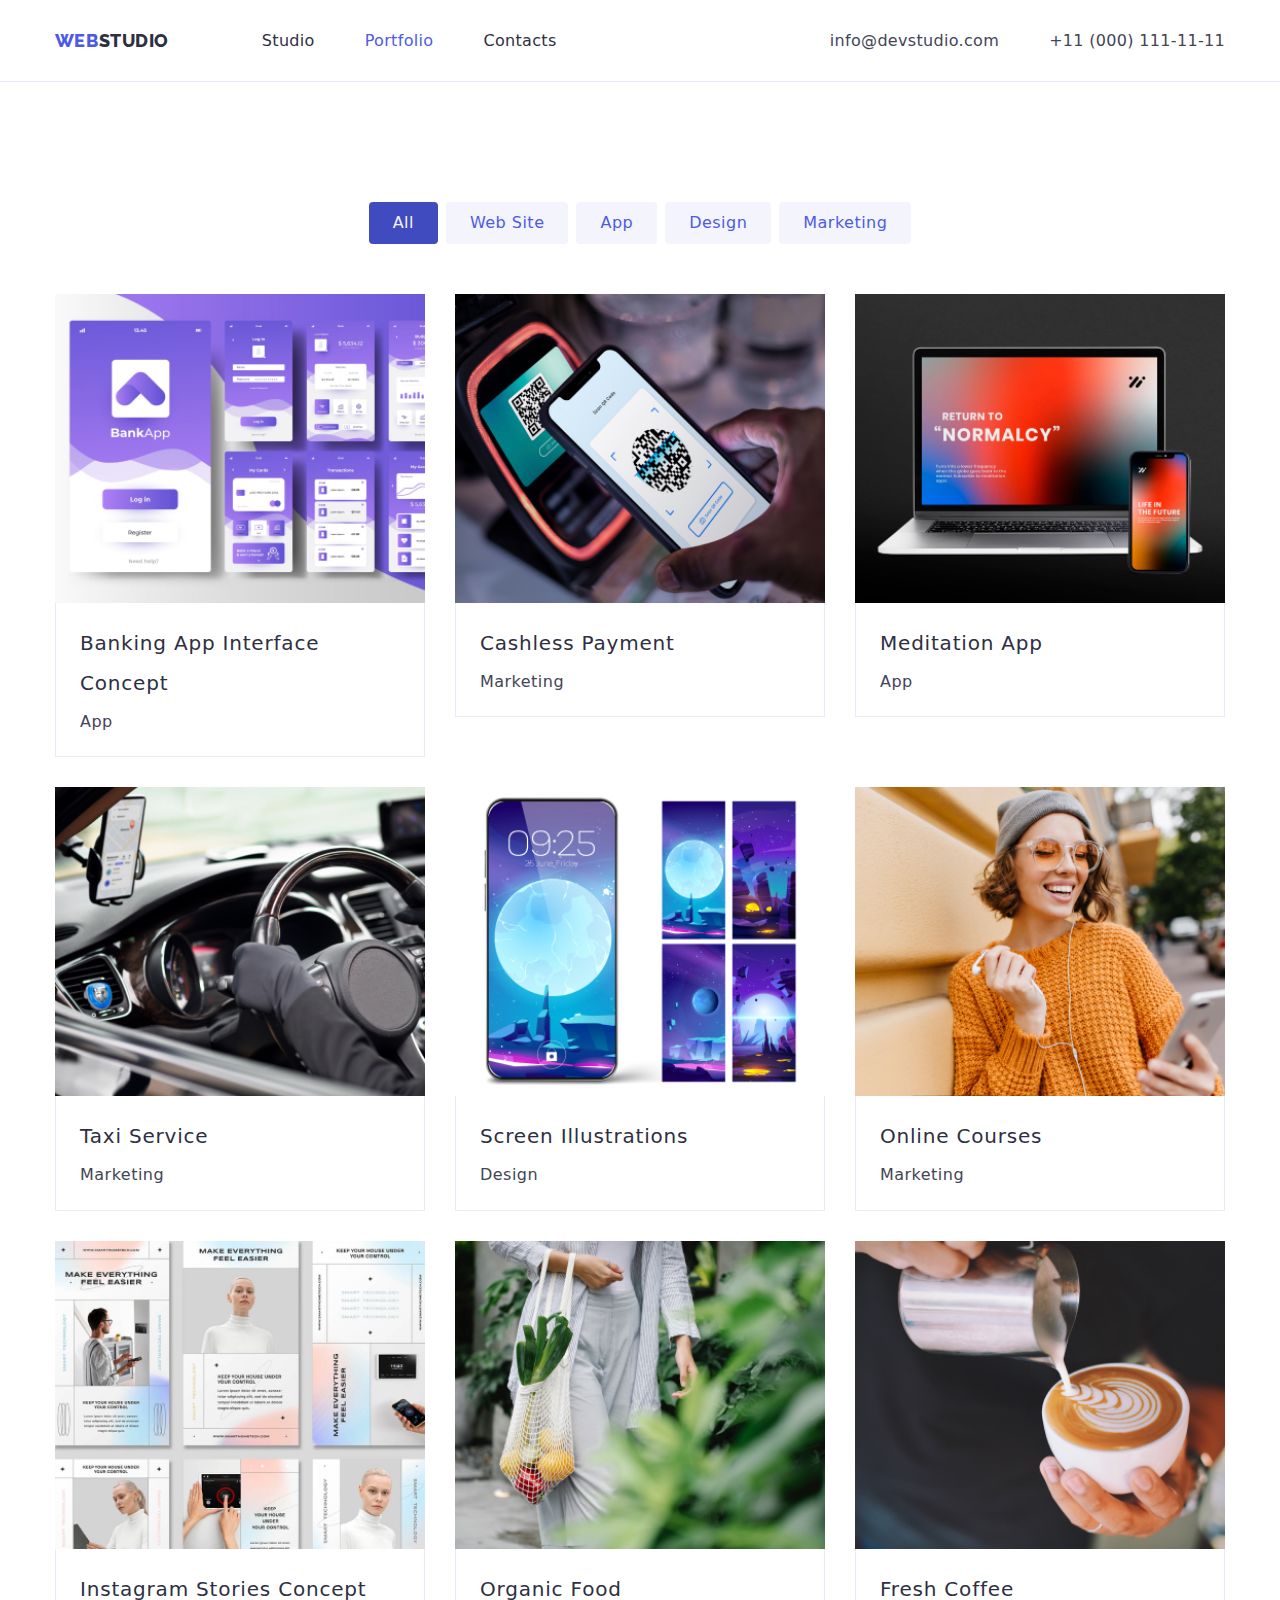
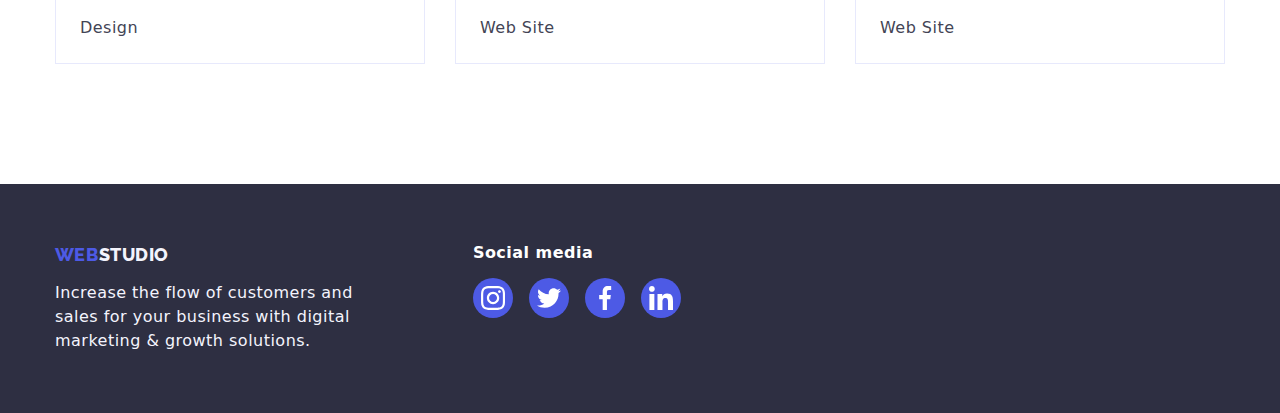
==== portfolio.html @ d4bb845c "hw5" ====
<!DOCTYPE html>
<html lang="en">
  <head>
    <title>Portfolio</title>
    <meta charset="UTF-8" />
    <meta http-equiv="X-UA-Compatible" content="IE=edge" />
    <meta name="viewport" content="width=device-width, initial-scale=1.0" />

    <link rel="stylesheet" href="./css/style.css" />
    <link rel="preconnect" href="https://fonts.googleapis.com" />
    <link rel="preconnect" href="https://fonts.gstatic.com" crossorigin />
    <link
      href="https://fonts.googleapis.com/css2?family=Raleway:wght@800&family=Roboto:wght@400;500;700;900&display=swap"
      rel="stylesheet"
    />
    <link
      rel="stylesheet"
      href="https://cdnjs.cloudflare.com/ajax/libs/modern-normalize/2.0.0/modern-normalize.min.css"
    />
  </head>
  <body>
    <header class="page-header">
      <div class="container menu">
        <nav class="navigation">
          <a href="./index.html" class="logo-link">
            <span class="logo">WEB</span>
            <span class="studio">STUDIO</span>
          </a>

          <ul class="nav-menu list">
            <li class="item">
              <a href="./index.html" class="page link">Studio</a>
            </li>
            <li class="item">
              <a href="./portfolio.html" class="page current link">Portfolio</a>
            </li>
            <li class="item">
              <a href="#contacts" class="page link">Contacts</a>
            </li>
          </ul>
        </nav>

        <ul class="contacts-menu list">
          <li class="item">
            <a href="mailto:info@devstudio.com" class="contact link">
              info@devstudio.com</a
            >
          </li>
          <li class="item">
            <a href="tel:+110001111111" class="contact link"
              >+11 (000) 111-11-11</a
            >
          </li>
        </ul>
      </div>
    </header>

    <!-- ============ THis is a button section =============== -->
    <main>
      <section class="section">
        <div class="container">
          <ul class="filters list">
            <li class="space">
              <button type="button" class="button filter current">All</button>
            </li>
            <li class="space">
              <button type="button" class="button filter">Web Site</button>
            </li>
            <li class="space">
              <button type="button" class="button filter">App</button>
            </li>
            <li class="space">
              <button type="button" class="button filter">Design</button>
            </li>
            <li class="space">
              <button type="button" class="button filter">Marketing</button>
            </li>
          </ul>

          <!--=========== This is a card section ============-->
          <!-- ------row 1------- -->
          <ul class="projects list">
            <li class="project-card">
              <a href="" class="project link">
                <img
                  class="image"
                  src="./images/banking-app.jpg"
                  alt="Banking App image"
                  width="370"
                  height="294"
                />
                <div class="substrate">
                  <h2 class="name">Banking App Interface Concept</h2>
                  <p class="type">App</p>
                </div>
              </a>
            </li>
            <li class="project-card">
              <a href="" class="project link">
                <img
                  class="image"
                  src="./images/cashless-payment.jpg"
                  alt="Cashless Payment image"
                  width="370"
                  height="294"
                />
                <div class="substrate">
                  <h2 class="name">Cashless Payment</h2>
                  <p class="type">Marketing</p>
                </div>
              </a>
            </li>
            <li class="project-card">
              <a href="" class="project link">
                <img
                  class="image"
                  src="./images/meditaion-app.jpg"
                  alt="Meditation app image"
                  width="370"
                  height="294"
                />
                <div class="substrate">
                  <h2 class="name">Meditation App</h2>
                  <p class="type">App</p>
                </div>
              </a>
            </li>

            <!-- ---------row 2 -------- -->
            <li class="project-card">
              <a href="" class="project link">
                <img
                  class="image"
                  src="./images/taxi-service.jpg"
                  alt="Taxi Service image"
                  width="370"
                  height="294"
                />
                <div class="substrate">
                  <h2 class="name">Taxi Service</h2>
                  <p class="type">Marketing</p>
                </div>
              </a>
            </li>
            <li class="project-card">
              <a href="" class="project link">
                <img
                  class="image"
                  src="./images/mobile-screen-illustration.jpg"
                  alt="Mobile screen illustration"
                  width="370"
                  height="294"
                />
                <div class="substrate">
                  <h2 class="name">Screen Illustrations</h2>
                  <p class="type">Design</p>
                </div>
              </a>
            </li>
            <li class="project-card">
              <a href="" class="project link">
                <img
                  class="image"
                  src="./images/woman-holding-mobile-phone.jpg"
                  alt="Woman holding mobile phone image"
                  width="370"
                  height="294"
                />
                <div class="substrate">
                  <h2 class="name">Online Courses</h2>
                  <p class="type">Marketing</p>
                </div>
              </a>
            </li>

            <!-- -------------row 3 ---------- -->
            <li class="project-card">
              <a href="" class="project link">
                <img
                  class="image"
                  src="./images/instagram-sotries-concept.jpg"
                  alt="instagram sotries concept image"
                  width="370"
                  height="294"
                />
                <div class="substrate">
                  <h2 class="name">Instagram Stories Concept</h2>
                  <p class="type">Design</p>
                </div>
              </a>
            </li>
            <li class="project-card">
              <a href="" class="project link">
                <img
                  class="image"
                  src="./images/woman-on-garden.jpg"
                  alt="Woman walking on a garden image"
                  width="370"
                  height="294"
                />
                <div class="substrate">
                  <h2 class="name">Organic Food</h2>
                  <p class="type">Web Site</p>
                </div>
              </a>
            </li>
            <li class="project-card">
              <a href="" class="project link">
                <img
                  class="image"
                  src="./images/cup-of-coffe.jpg"
                  alt="Pouring coffe on a cup image"
                  width="370"
                  height="294"
                />
                <div class="substrate">
                  <h2 class="name">Fresh Coffee</h2>
                  <p class="type">Web Site</p>
                </div>
              </a>
            </li>
          </ul>
        </div>
      </section>
    </main>

    <!--This is a footer-->
    <footer class="page-footer">
      <div class="container">
        <!-- main footer -->
        <div class="footer">
          <!-- footer 1 -->
          <div class="footer-address">
            <a href="./index.html" class="logo-link">
              <span class="logo">WEB</span>
              <span class="studio-footer">STUDIO</span>
            </a>
            <p class="footer-description">
              Increase the flow of customers and <br />
              sales for your business with digital <br />
              marketing & growth solutions.
            </p>
          </div>

          <!-- footer 2 -->
          <div class="footer-block">
            <b class="footer-heading">Social media</b>
            <ul class="social-footer list">
              <li class="icon-item">
                <a
                  class="link"
                  href="https://www.instagram.com/"
                  target="_blank"
                  rel="noopener noreferrer"
                  aria-label="Link to Instagram"
                >
                  <svg class="icon" width="24" height="24">
                    <use href="./images/icons.svg#footer-icon-instagram"></use>
                  </svg>
                </a>
              </li>
              <li class="icon-item">
                <a
                  class="link"
                  href="https://twitter.com//"
                  target="_blank"
                  rel="noopener noreferrer"
                  aria-label="Link to Twitter"
                >
                  <svg class="icon" width="24" height="24">
                    <use href="./images/icons.svg#footer-icon-twitter"></use>
                  </svg>
                </a>
              </li>
              <li class="icon-item">
                <a
                  class="link"
                  href="https://www.facebook.com/"
                  target="_blank"
                  rel="noopener noreferrer"
                  aria-label="Link to Facebook"
                >
                  <svg class="icon" width="24" height="24">
                    <use href="./images/icons.svg#footer-icon-facebook"></use>
                  </svg>
                </a>
              </li>
              <li class="icon-item">
                <a
                  class="link"
                  href="https://www.linkedin.com/login/"
                  target="_blank"
                  rel="noopener noreferrer"
                  aria-label="Link to LinkedIn"
                >
                  <svg class="icon" width="24" height="24">
                    <use href="./images/icons.svg#footer-icon-linkedin"></use>
                  </svg>
                </a>
              </li>
            </ul>
          </div>
        </div>
      </div>
    </footer>
  </body>
</html>
---- css/style.css ----
/* @import url("https://fonts.googleapis.com/css2?family=Raleway:wght@800&family=Roboto:wght@400;500;700;900&display=swap"); */

:root {
  --iris-color: #4d5ae5;
  --navy-blue-color: #2e2f42;
  --slate: #434455;
  --white: #fff;
  --cloud: #f4f4fd;
  --cornflower: #e7e9fc;
  --ocean: #404bbf;
  --gray: #2e2f42;
  --light-slate: #8e8f99;
  --green: #31d0aa;
}

/* --------css margin reset--- */
h1,
h2,
h3,
h4,
h5,
h6,
p {
  margin: 0;
}

/* ---common properties for tags and class--- */
html {
  box-sizing: border-box;
}

*,
*::before,
*::after {
  box-sizing: inherit;
}

img {
  display: block;
  max-width: 100%;
  height: auto;
}

body {
  font-family: "Roboto", sans-serif;
  font-size: 16px;
  letter-spacing: 0.03em;
  color: var(--slate);
  background-color: var(--white);
}

.list {
  list-style: none;
  padding: 0;
  margin: 0;
}

.link {
  text-decoration: none;
  color: inherit;
}

.logo-link {
  text-decoration: none;
}

.container {
  width: 1200px;
  padding: 0 15px;
  margin: 0 auto;
}

.menu,
.navigation,
.nav-menu,
.contacts-menu {
  display: flex;
  align-items: center;
}

/* ---this is the header----- */

.page-header {
  border-bottom: 1px solid var(--cornflower);
}

.nav-menu .page:hover,
.nav-menu .page:focus,
.nav-menu .page.current,
.contacts-menu .contact:hover,
.contacts-menu .contact:focus {
  color: var(--iris-color);
}

.logo {
  color: var(--iris-color);
}

.nav-menu .page,
.contacts-menu .contact {
  font-weight: 500;
  line-height: 1.14;
  letter-spacing: 0.02em;
  text-decoration: none;
  font-size: 16px;
  display: block;
  padding-top: 32px;
  padding-bottom: 31px;
}

.nav-menu .page {
  color: var(--navy-blue-color);
}

.contacts-menu .contact {
  color: var(--slate);
  font-weight: 400;
}

.nav-menu {
  margin-left: 93px;
}

.nav-menu .item:not(:last-child),
.contacts-menu .item:not(:last-child) {
  margin-right: 50px;
}

.contacts-menu.list {
  margin-left: auto;
}

.logo-link > span {
  font-size: 18px;
  line-height: 1.2;
}

.logo-link {
  font-family: "Raleway", sans-serif;
  font-weight: 800;
  font-size: 0;
}

.studio {
  color: var(--navy-blue-color);
}

/* ---this is for the hero section--- */

.hero {
  text-align: center;
  padding: 200px 0;
  background: var(--navy-blue-color);
  background-image: linear-gradient(
      rgba(46, 47, 66, 0.7),
      rgba(46, 47, 66, 0.7)
    ),
    url("../images/people-office-1.png");
  background-size: cover;
  background-position: center;
  background-repeat: no-repeat;
  background-color: var(--gray);
}

.hero-title {
  font-size: 56px;
  font-weight: 700;
  line-height: 1.07;
  letter-spacing: 0.04em;
  color: var(--white);
  margin-bottom: 30px;
}

.button {
  border-color: transparent;
  font-family: inherit;
  border-radius: 4px;
  font-size: 16px;
  font-weight: 500;
  letter-spacing: 0.03em;
  cursor: pointer;
}

.button.primary {
  color: white;
  background-color: var(--iris-color);
  line-height: 1.87;
  letter-spacing: 0.06em;
  padding: 16px 32px;
  box-shadow: 0px 4px 4px rgba(0, 0, 0, 0.15);
}

.button.primary:hover,
.button.primary:focus {
  background-color: var(--ocean);
  box-shadow: 0px 3px 1px rgba(0, 0, 0, 0.1), 0px, 1px, 2px rgba(0, 0, 0.08),
    0px 2px 2px rgba(0, 0, 0, 0.12);
}

/* ---this is for the section 1 --- */

.section {
  padding-top: 120px;
  padding-bottom: 120px;
}

.section.no-top-padding {
  padding-top: 0;
}

.benefits.list {
  display: flex;
  flex-wrap: wrap;
  margin-left: -30px;
  margin-top: -30px;
}

.benefits .item {
  flex-basis: calc(100% / 4 - 30px);
  margin-left: 30px;
  margin-top: 30px;
}

.benefits .title {
  color: var(--navy-blue-color);
  font-size: 20px;
  font-weight: 500;
  line-height: 1.14;
  margin-bottom: 10px;
}

.benefits .description {
  color: var(--slate);
  font-size: 16px;
  font-weight: 400;
  line-height: 1.71;
}

.section .container .icon {
  border-radius: 4px;
  margin-bottom: 8px;
  width: 264px;
  height: 112px;
  background-color: var(--cloud);
  display: flex;
  justify-content: center;
  align-items: center;
}

/* this is the icon for section 1 */

.title-icon {
  margin: 24px 100px;
}
/* ---this is for sectioon 2 --- */

.what-we-do.list {
  display: flex;
  flex-wrap: wrap;
  margin-left: -30px;
  margin-top: -30px;
}

.what-we-do .item {
  flex-basis: calc(100% / 3 - 30px);
  margin-left: 30px;
  margin-top: 30px;
}

.section-title {
  margin-bottom: 50px;
  color: var(--navy-blue-color);
  text-align: center;
  font-size: 36px;
  font-weight: 700;
  line-height: 1.17;
}

/* ---this is for section 3 --- */

.team {
  display: flex;
  flex-wrap: wrap;
  margin-top: -30px;
  margin-left: -30px;
}

.team .item {
  background-color: var(--white);
  flex-basis: calc(100% / 4 - 30px);
  margin-left: 30px;
  margin-top: 30px;
  padding-bottom: 30px;
  border-radius: 0px 0px 4px 4px;
  box-shadow: 0px 3px 1px rgba(0, 0, 0, 0.1), 0px, 1px, 2px rgba(0, 0, 0.08),
    0px 2px 2px rgba(0, 0, 0, 0.12);
}

.section.bg-team {
  background-color: var(--cloud);
}

.team .name,
.team .position {
  line-height: 1.19;
  text-align: center;
}

.team .name {
  color: var(--navy-blue-color);
  font-size: 20px;
  font-weight: 500;
  padding-top: 30px;
  padding-bottom: 10px;
}

.team .position {
  color: var(--slate);
  font-size: 16px;
  font-weight: 400;
}

/* this is  for the icons */
.social-team {
  display: flex;
  justify-content: center;
  gap: 24px;
}

.icon-item {
  width: 40px;
  height: 40px;
}

.social-team .link {
  margin-top: 10px;
  width: 100%;
  height: 100%;
  border-radius: 50%;
  display: flex;
  align-items: center;
  justify-content: center;
  background-color: var(--iris-color);
  color: var(--white);
}

.social-team .link:hover,
.social-team .link:focus {
  background-color: var(--ocean);
}

.section-social-icon {
  fill: currentColor;
}

/* "our team" shadow effect */
.team .item {
  border-radius: 0px 0px 4px 4px;
  background: var(--white);
  box-shadow: 0px 2px 1px 0px rgba(46, 47, 66, 0.08),
    0px 1px 1px 0px rgba(46, 47, 66, 0.16),
    0px 1px 6px 0px rgba(46, 47, 66, 0.08);
}

/* this is for our customer */
.partners {
  gap: 24px;
  display: flex;
}

.partners .item {
  width: 168px;
  height: 88px;
}

.partners .link {
  display: flex;
  justify-content: center;
  align-items: center;
  color: var(--light-slate);
  width: 100%;
  height: 100%;
  border: 1px solid var(--light-slate);
  border-radius: 5px;
}

.customers-icon {
  fill: currentColor;
  width: 104px;
  height: 56px;
}

.partners .link:hover,
.partners .link:focus {
  border-color: var(--ocean);
  color: var(--ocean);
}
/* ---this is for footer--- */

.page-footer {
  padding: 60px 0;
  background-color: var(--navy-blue-color);
}

.footer-description {
  margin-top: 16px;
  color: var(--cloud);
  font-size: 16px;
  font-weight: 400;
  line-height: 1.5;
}

.studio-footer {
  color: var(--cloud);
}

/* footer social icon */

.social-footer {
  flex-wrap: wrap;
  display: flex;
  gap: 16px;
  margin-top: 16px;
}

.icon-item {
  width: 40px;
  height: 40px;
}

.social-footer .icon {
  fill: currentColor;
}

.social-footer .link {
  width: 100%;
  height: 100%;
  border-radius: 50%;
  display: flex;
  justify-content: center;
  align-items: center;
  background-color: var(--iris-color);
  color: var(--white);
}

.page-footer .container {
  display: flex;
  align-items: flex-start;
  gap: 120px;
}

.footer-heading {
  color: var(--white);
  display: flex;
}

.social-footer .link:hover,
.social-footer .link:focus {
  background-color: var(--green);
}
.footer {
  display: flex;
  gap: 120px;
}

/* ---this is for portfolio--- */

.projects {
  display: flex;
  flex-wrap: wrap;
  margin-left: -30px;
  margin-top: -30px;
}

.project-card {
  flex-basis: calc(100% / 3 - 30px);
  margin-left: 30px;
  margin-top: 30px;
}

.button.filter {
  padding: 6px 22px;
  font-weight: 500;
  font-size: 16px;
  line-height: 1.625;
  letter-spacing: 0.03em;
  background: var(--cloud);
  color: var(--iris-color);
}

.filters {
  display: flex;
  margin-bottom: 50px;
  justify-content: center;
}

.filters .space + .space {
  margin-left: 8px;
}

.button.filter:hover,
.button.filter:focus,
.button.filter.current {
  background-color: var(--ocean);
  color: var(--cloud);
  box-shadow: 0px 3px 1px rgba(0, 0, 0, 0.1), 0px, 1px, 2px rgba(0, 0, 0.08),
    0px 2px 2px rgba(0, 0, 0, 0.12);
}

.project .name {
  font-size: 20px;
  font-weight: 500;
  letter-spacing: 0.04em;
  color: var(--navy-blue-color);
  margin-bottom: 4px;
  line-height: 2;
}

.project .type {
  color: var(--slate);
  font-weight: 400;
  font-size: 16px;
  line-height: 1.87;
}

.project-card:hover {
  box-shadow: 0px 2px 1px 0px rgba(46, 47, 66, 0.08),
    0px 1px 1px 0px rgba(46, 47, 66, 0.16),
    0px 1px 6px 0px rgba(46, 47, 66, 0.08);
}

.substrate {
  border: 1px solid var(--cornflower);
  background: var(--white);
  border-top: 0;
  padding: 20px 24px;
}
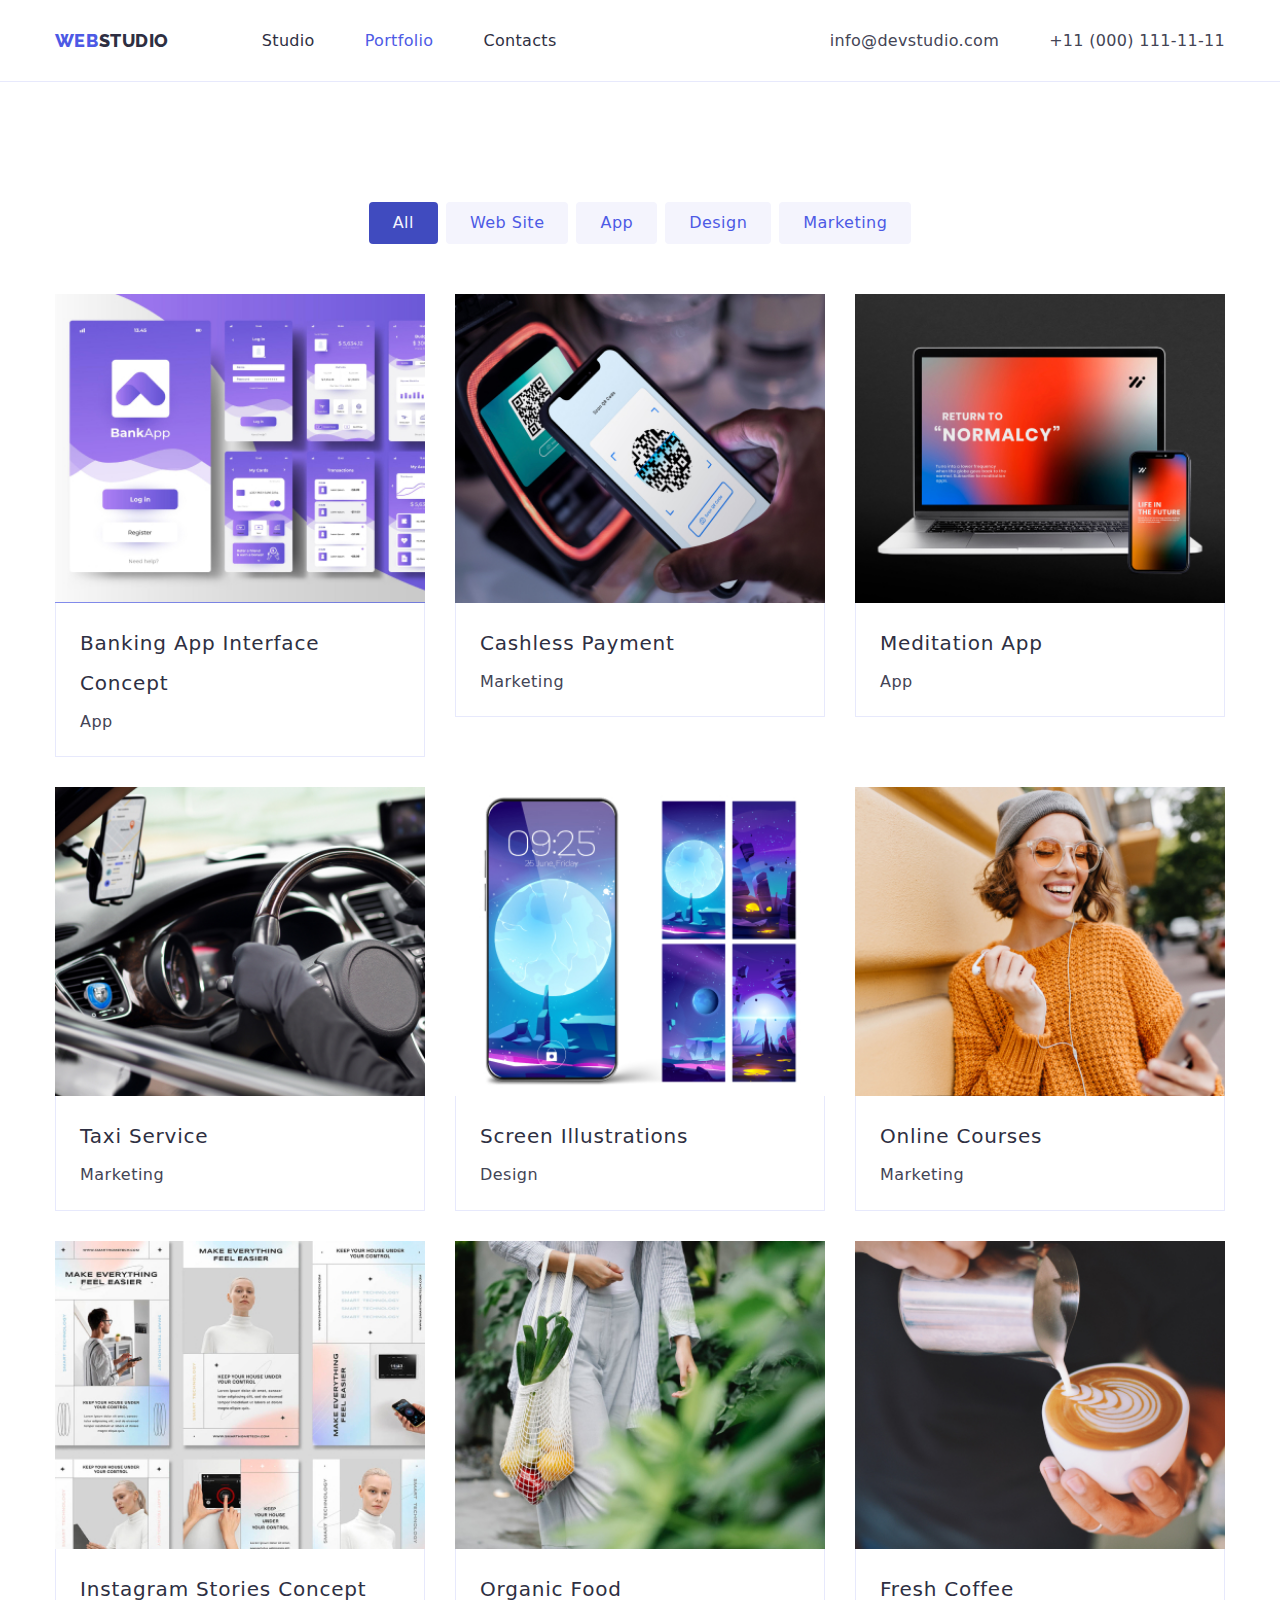
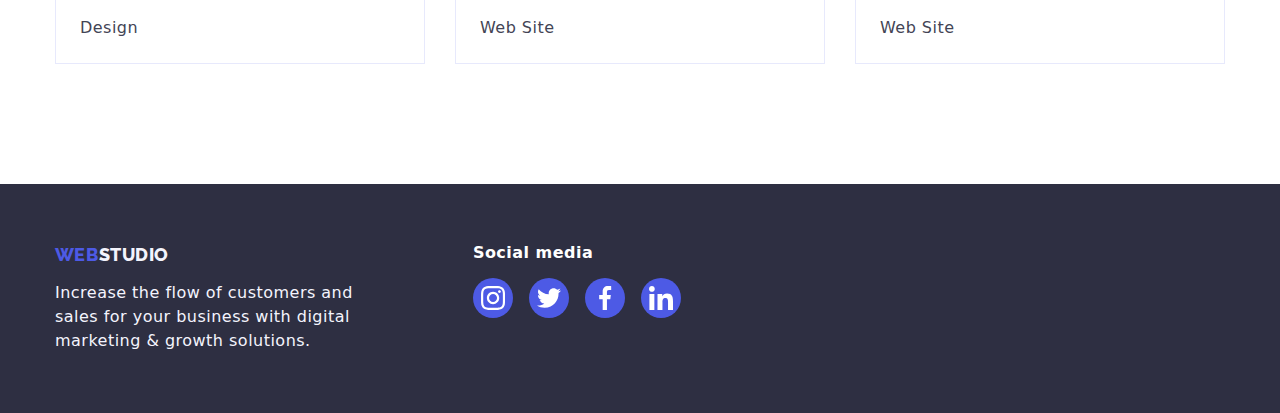
==== commit a3e07c38: "update" ====
--- a/portfolio.html
+++ b/portfolio.html
@@ -82,13 +82,20 @@
           <ul class="projects list">
             <li class="project-card">
               <a href="" class="project link">
-                <img
-                  class="image"
-                  src="./images/banking-app.jpg"
-                  alt="Banking App image"
-                  width="370"
-                  height="294"
-                />
+                <div class="project-cover-wrap">
+                  <img
+                    class="image"
+                    src="./images/banking-app.jpg"
+                    alt="Banking App image"
+                    width="370"
+                    height="294"
+                  />
+                  <p class="project-cover-text">
+                    14 Stylish and User-Friendly App Design Concepts · Task
+                    Manager App · Calorie Tracker App · Exotic Fruit Ecommerce
+                    App · Cloud Storage App
+                  </p>
+                </div>
                 <div class="substrate">
                   <h2 class="name">Banking App Interface Concept</h2>
                   <p class="type">App</p>
@@ -242,7 +249,7 @@
             </p>
           </div>
 
-          <!-- footer 2 -->
+          <!-- footer icon-->
           <div class="footer-block">
             <b class="footer-heading">Social media</b>
             <ul class="social-footer list">
--- a/css/style.css
+++ b/css/style.css
@@ -11,6 +11,7 @@
   --gray: #2e2f42;
   --light-slate: #8e8f99;
   --green: #31d0aa;
+  --dairy-color: #fcfcfc;
 }
 
 /* --------css margin reset--- */
@@ -106,6 +107,7 @@
   display: block;
   padding-top: 32px;
   padding-bottom: 31px;
+  transition: color 250ms cubic-bezier(0.4, 0, 0.2, 1);
 }
 
 .nav-menu .page {
@@ -188,6 +190,8 @@
   letter-spacing: 0.06em;
   padding: 16px 32px;
   box-shadow: 0px 4px 4px rgba(0, 0, 0, 0.15);
+  transition: background-color 250ms cubic-bezier(0.4, 0, 0.2, 1),
+    box-shadow 250ms cubic-bezier(0.4, 0, 0.2, 1);
 }
 
 .button.primary:hover,
@@ -197,6 +201,78 @@
     0px 2px 2px rgba(0, 0, 0, 0.12);
 }
 
+/* modal section */
+
+.backdrop {
+  position: fixed;
+  top: 0;
+  left: 0;
+  width: 100%;
+  height: 100%;
+  background-color: rgba(0, 0, 0, 0.2);
+  opacity: 1;
+  transition: opacity 250ms cubic-bezier(0.4, 0, 0.2, 1);
+}
+
+.modal {
+  position: absolute;
+  top: 50%;
+  left: 50%;
+  min-width: 408px;
+  min-height: 584px;
+  background-color: var(--dairy-color);
+  border-radius: 4px;
+  box-shadow: 0px 2px 1px 0px rgba(0, 0, 0, 0.2),
+    0px 1px 3px 0px rgba(0, 0, 0, 0.12), 0px 1px 1px 0px rgba(0, 0, 0, 0.14);
+
+  transform: translate(-50%, -50%) scale(1);
+  transition: transform 250ms cubic-bezier(0.4, 0, 0.2, 1),
+    box-shadow 250ms cubic-bezier(0.4, 0, 0.2, 1),
+    background-color 250ms cubic-bezier(0.4, 0, 0.2, 1);
+}
+
+.backdrop.is-hidden .modal {
+  transform: translate(-50%, -50%) scale(0);
+}
+
+.modal-close {
+  position: absolute;
+  top: 8px;
+  right: 8px;
+  padding: 0;
+  display: flex;
+  justify-content: center;
+  align-items: center;
+  width: 30px;
+  height: 30px;
+
+  background-color: var(--cornflower);
+  color: var(--navy-blue-color);
+  border: 1px solid rgba(0, 0, 0, 0.1);
+  border-radius: 15px;
+  cursor: pointer;
+
+  transition: color 250ms cubic-bezier(0.4, 0, 0.2, 1),
+    background-color 250ms cubic-bezier(0.4, 0, 0.2, 1),
+    border 250ms cubic-bezier(0.4, 0, 0.2, 1);
+}
+
+.modal-close-icon {
+  fill: currentColor;
+}
+
+.modal-close:hover,
+.modal-close:focus {
+  color: var(--white);
+  background-color: var(--ocean);
+  border: 1px solid var(--ocean);
+}
+
+.is-hidden {
+  visibility: none;
+  opacity: 0;
+  pointer-events: none;
+}
 /* ---this is for the section 1 --- */
 
 .section {
@@ -342,6 +418,7 @@
   justify-content: center;
   background-color: var(--iris-color);
   color: var(--white);
+  transition: background-color 250ms cubic-bezier(0.4, 0, 0.2, 1);
 }
 
 .social-team .link:hover,
@@ -382,6 +459,8 @@
   height: 100%;
   border: 1px solid var(--light-slate);
   border-radius: 5px;
+  transition: border-color 250ms cubic-bezier(0.4, 0, 0.2, 1),
+    color 250ms cubic-bezier(0.4, 0, 0.2, 1);
 }
 
 .customers-icon {
@@ -441,6 +520,7 @@
   align-items: center;
   background-color: var(--iris-color);
   color: var(--white);
+  transition: border-color 250ms cubic-bezier(0.4, 0, 0.2, 1);
 }
 
 .page-footer .container {
@@ -486,6 +566,9 @@
   letter-spacing: 0.03em;
   background: var(--cloud);
   color: var(--iris-color);
+  transition: border-color 250ms cubic-bezier(0.4, 0, 0.2, 1),
+    color 250ms cubic-bezier(0.4, 0, 0.2, 1),
+    box-shadow 250ms cubic-bezier(0.4, 0, 0.2, 1);
 }
 
 .filters {
@@ -523,6 +606,10 @@
   line-height: 1.87;
 }
 
+.project-card {
+  transition: box-shadow 250ms cubic-bezier(0.4, 0, 0.2, 1);
+}
+
 .project-card:hover {
   box-shadow: 0px 2px 1px 0px rgba(46, 47, 66, 0.08),
     0px 1px 1px 0px rgba(46, 47, 66, 0.16),
@@ -535,3 +622,44 @@
   border-top: 0;
   padding: 20px 24px;
 }
+
+.project-cover-wrap {
+  position: relative;
+  overflow: hidden;
+}
+
+.project-cover-text {
+  position: absolute;
+  top: 0;
+  height: 100%;
+  width: 100%;
+  padding: 40px 32px;
+  color: var(--cloud);
+  background-color: var(--iris-color);
+  font-size: 16px;
+  font-weight: 400;
+  line-height: 24px;
+  letter-spacing: 0.32px;
+  transform: translateY(100%);
+  transition: transform 250ms cubic-bezier(0.4, 0, 0.2, 1);
+}
+
+/* .project {
+  display: block;
+  transition: box-shadow 250ms cubic-bezier(0.4, 0, 0.2, 1);
+}
+
+.project {
+  transition: transform 250ms cubic-bezier(0.4, 0, 0.2, 1);
+}
+
+.project:hover,
+.project:focus {
+  box-shadow: 0px 2px 1px 0px rgba(46, 47, 66, 0.08),
+    0px 1px 1px 0px rgba(46, 47, 66, 0.16),
+    0px 1px 6px 0px rgba(46, 47, 66, 0.08);
+}
+
+.project:focus .services-link-text {
+  transform: translateY(0);
+} */
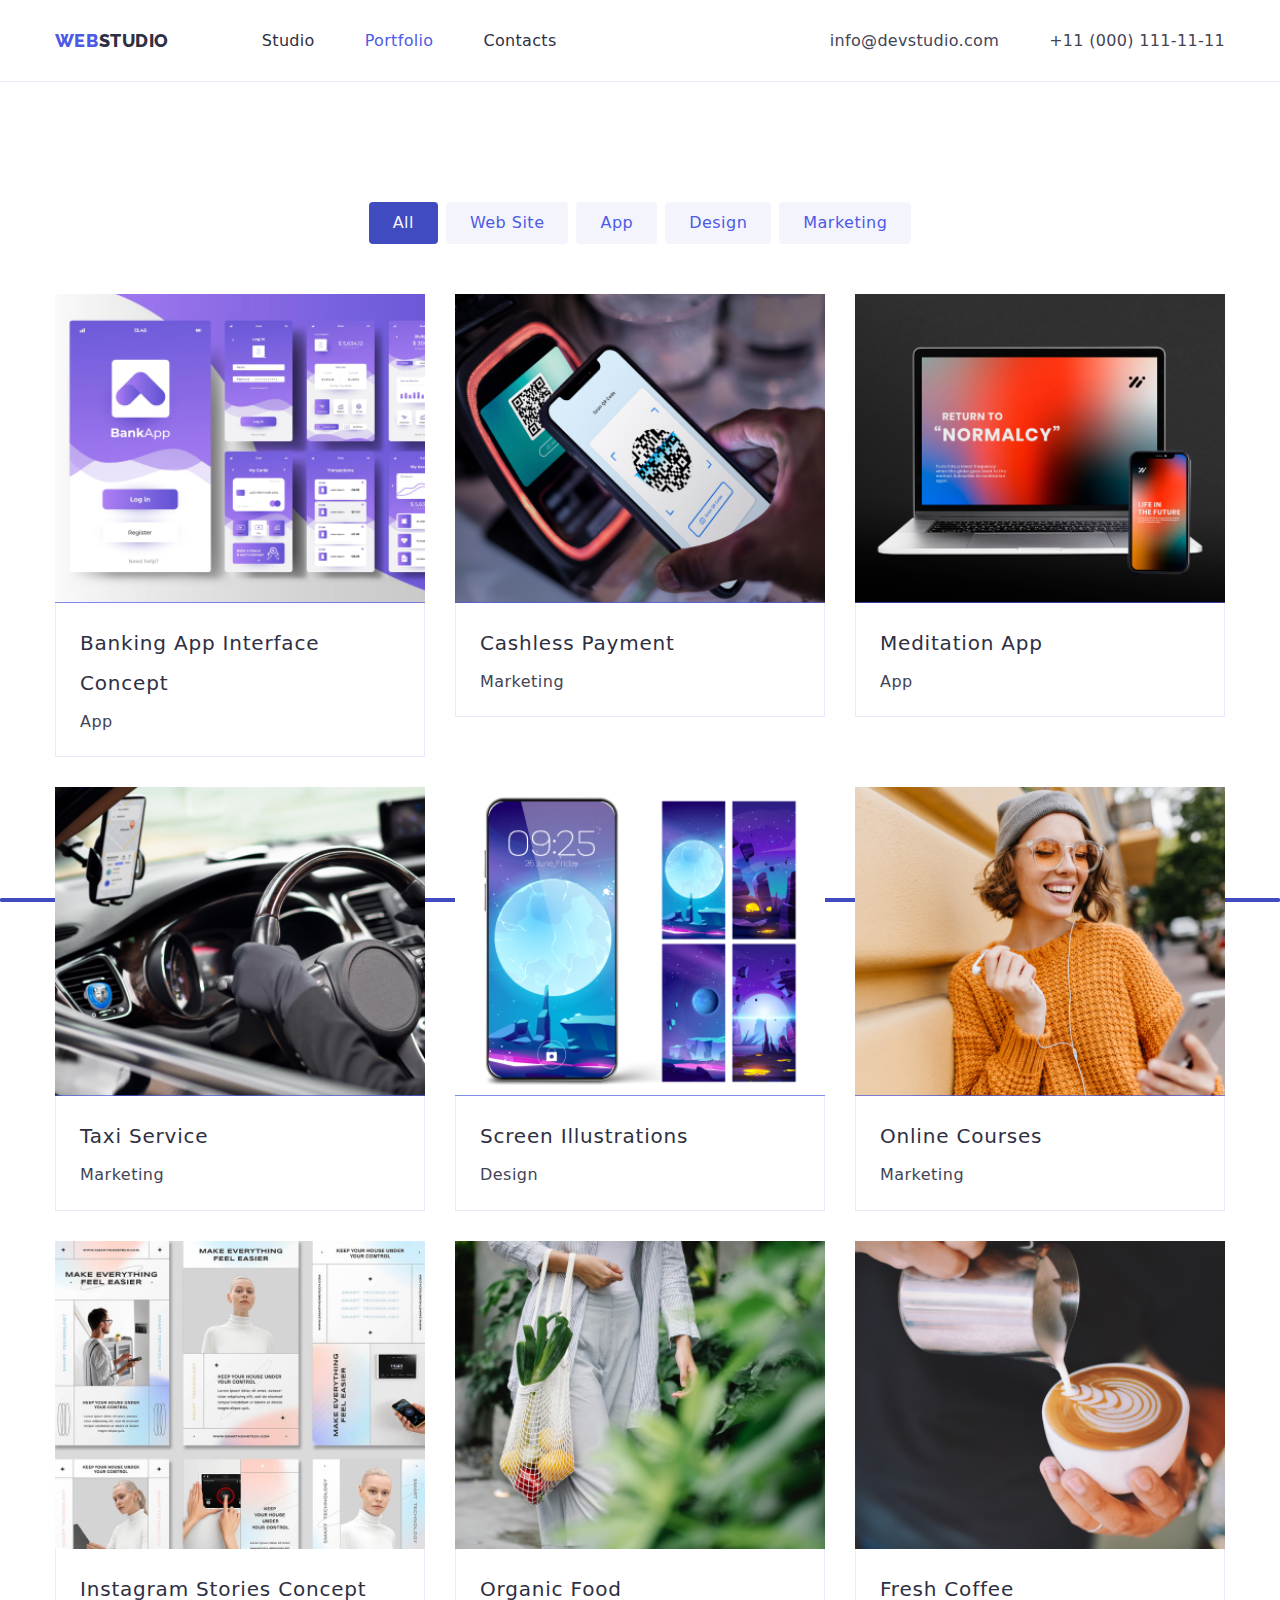
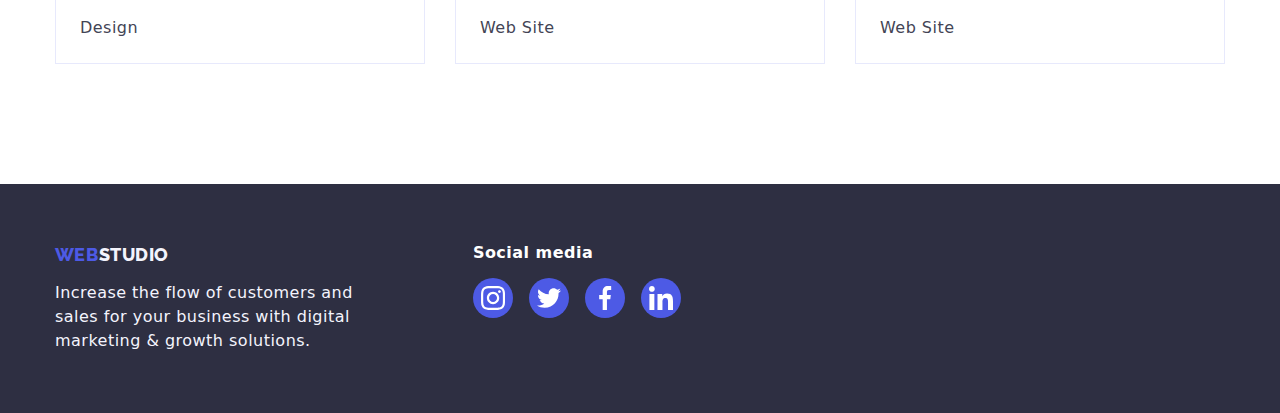
==== commit 9e7e3c3a: "modal hw5" ====
--- a/portfolio.html
+++ b/portfolio.html
@@ -104,13 +104,20 @@
             </li>
             <li class="project-card">
               <a href="" class="project link">
-                <img
-                  class="image"
-                  src="./images/cashless-payment.jpg"
-                  alt="Cashless Payment image"
-                  width="370"
-                  height="294"
-                />
+                <div class="project-cover-wrap">
+                  <img
+                    class="image"
+                    src="./images/cashless-payment.jpg"
+                    alt="Cashless Payment image"
+                    width="370"
+                    height="294"
+                  />
+                  <p class="project-cover-text">
+                    14 Stylish and User-Friendly App Design Concepts · Task
+                    Manager App · Calorie Tracker App · Exotic Fruit Ecommerce
+                    App · Cloud Storage App
+                  </p>
+                </div>
                 <div class="substrate">
                   <h2 class="name">Cashless Payment</h2>
                   <p class="type">Marketing</p>
@@ -119,13 +126,20 @@
             </li>
             <li class="project-card">
               <a href="" class="project link">
-                <img
-                  class="image"
-                  src="./images/meditaion-app.jpg"
-                  alt="Meditation app image"
-                  width="370"
-                  height="294"
-                />
+                <div class="project-cover-wrap">
+                  <img
+                    class="image"
+                    src="./images/meditaion-app.jpg"
+                    alt="Meditation app image"
+                    width="370"
+                    height="294"
+                  />
+                  <p class="project-cover-text">
+                    14 Stylish and User-Friendly App Design Concepts · Task
+                    Manager App · Calorie Tracker App · Exotic Fruit Ecommerce
+                    App · Cloud Storage App
+                  </p>
+                </div>
                 <div class="substrate">
                   <h2 class="name">Meditation App</h2>
                   <p class="type">App</p>
@@ -136,13 +150,20 @@
             <!-- ---------row 2 -------- -->
             <li class="project-card">
               <a href="" class="project link">
-                <img
-                  class="image"
-                  src="./images/taxi-service.jpg"
-                  alt="Taxi Service image"
-                  width="370"
-                  height="294"
-                />
+                <div class="project-cover-wrap">
+                  <img
+                    class="image"
+                    src="./images/taxi-service.jpg"
+                    alt="Taxi Service image"
+                    width="370"
+                    height="294"
+                  />
+                  <p class="project-cover-text">
+                    14 Stylish and User-Friendly App Design Concepts · Task
+                    Manager App · Calorie Tracker App · Exotic Fruit Ecommerce
+                    App · Cloud Storage App
+                  </p>
+                </div>
                 <div class="substrate">
                   <h2 class="name">Taxi Service</h2>
                   <p class="type">Marketing</p>
@@ -151,13 +172,20 @@
             </li>
             <li class="project-card">
               <a href="" class="project link">
-                <img
-                  class="image"
-                  src="./images/mobile-screen-illustration.jpg"
-                  alt="Mobile screen illustration"
-                  width="370"
-                  height="294"
-                />
+                <div class="project-cover-wrap">
+                  <img
+                    class="image"
+                    src="./images/mobile-screen-illustration.jpg"
+                    alt="Mobile screen illustration"
+                    width="370"
+                    height="294"
+                  />
+                  <p class="project-cover-text">
+                    14 Stylish and User-Friendly App Design Concepts · Task
+                    Manager App · Calorie Tracker App · Exotic Fruit Ecommerce
+                    App · Cloud Storage App
+                  </p>
+                </div>
                 <div class="substrate">
                   <h2 class="name">Screen Illustrations</h2>
                   <p class="type">Design</p>
@@ -166,13 +194,20 @@
             </li>
             <li class="project-card">
               <a href="" class="project link">
-                <img
-                  class="image"
-                  src="./images/woman-holding-mobile-phone.jpg"
-                  alt="Woman holding mobile phone image"
-                  width="370"
-                  height="294"
-                />
+                <div class="project-cover-wrap">
+                  <img
+                    class="image"
+                    src="./images/woman-holding-mobile-phone.jpg"
+                    alt="Woman holding mobile phone image"
+                    width="370"
+                    height="294"
+                  />
+                  <p class="project-cover-text">
+                    14 Stylish and User-Friendly App Design Concepts · Task
+                    Manager App · Calorie Tracker App · Exotic Fruit Ecommerce
+                    App · Cloud Storage App
+                  </p>
+                </div>
                 <div class="substrate">
                   <h2 class="name">Online Courses</h2>
                   <p class="type">Marketing</p>
@@ -183,13 +218,20 @@
             <!-- -------------row 3 ---------- -->
             <li class="project-card">
               <a href="" class="project link">
-                <img
-                  class="image"
-                  src="./images/instagram-sotries-concept.jpg"
-                  alt="instagram sotries concept image"
-                  width="370"
-                  height="294"
-                />
+                <div class="project-cover-wrap">
+                  <img
+                    class="image"
+                    src="./images/instagram-sotries-concept.jpg"
+                    alt="instagram sotries concept image"
+                    width="370"
+                    height="294"
+                  />
+                  <p class="project-cover-text">
+                    14 Stylish and User-Friendly App Design Concepts · Task
+                    Manager App · Calorie Tracker App · Exotic Fruit Ecommerce
+                    App · Cloud Storage App
+                  </p>
+                </div>
                 <div class="substrate">
                   <h2 class="name">Instagram Stories Concept</h2>
                   <p class="type">Design</p>
@@ -198,13 +240,20 @@
             </li>
             <li class="project-card">
               <a href="" class="project link">
-                <img
-                  class="image"
-                  src="./images/woman-on-garden.jpg"
-                  alt="Woman walking on a garden image"
-                  width="370"
-                  height="294"
-                />
+                <div class="project-cover-wrap">
+                  <img
+                    class="image"
+                    src="./images/woman-on-garden.jpg"
+                    alt="Woman walking on a garden image"
+                    width="370"
+                    height="294"
+                  />
+                  <p class="project-cover-text">
+                    14 Stylish and User-Friendly App Design Concepts · Task
+                    Manager App · Calorie Tracker App · Exotic Fruit Ecommerce
+                    App · Cloud Storage App
+                  </p>
+                </div>
                 <div class="substrate">
                   <h2 class="name">Organic Food</h2>
                   <p class="type">Web Site</p>
@@ -213,13 +262,20 @@
             </li>
             <li class="project-card">
               <a href="" class="project link">
-                <img
-                  class="image"
-                  src="./images/cup-of-coffe.jpg"
-                  alt="Pouring coffe on a cup image"
-                  width="370"
-                  height="294"
-                />
+                <div class="project-cover-wrap">
+                  <img
+                    class="image"
+                    src="./images/cup-of-coffe.jpg"
+                    alt="Pouring coffe on a cup image"
+                    width="370"
+                    height="294"
+                  />
+                  <p class="project-cover-text">
+                    14 Stylish and User-Friendly App Design Concepts · Task
+                    Manager App · Calorie Tracker App · Exotic Fruit Ecommerce
+                    App · Cloud Storage App
+                  </p>
+                </div>
                 <div class="substrate">
                   <h2 class="name">Fresh Coffee</h2>
                   <p class="type">Web Site</p>
--- a/css/style.css
+++ b/css/style.css
@@ -634,32 +634,29 @@
   height: 100%;
   width: 100%;
   padding: 40px 32px;
+  font-size: 16px;
   color: var(--cloud);
   background-color: var(--iris-color);
-  font-size: 16px;
+  transform: translateY(100%);
+  transition: transform 250ms ease-in-out;
   font-weight: 400;
   line-height: 24px;
   letter-spacing: 0.32px;
-  transform: translateY(100%);
   transition: transform 250ms cubic-bezier(0.4, 0, 0.2, 1);
 }
 
-/* .project {
-  display: block;
-  transition: box-shadow 250ms cubic-bezier(0.4, 0, 0.2, 1);
-}
-
-.project {
-  transition: transform 250ms cubic-bezier(0.4, 0, 0.2, 1);
-}
-
-.project:hover,
-.project:focus {
-  box-shadow: 0px 2px 1px 0px rgba(46, 47, 66, 0.08),
-    0px 1px 1px 0px rgba(46, 47, 66, 0.16),
-    0px 1px 6px 0px rgba(46, 47, 66, 0.08);
-}
-
-.project:focus .services-link-text {
+.project-card:hover .project-cover-text {
   transform: translateY(0);
-} */
+}
+
+.current::after {
+  content: "";
+  border: 2px solid var(--ocean);
+  border-radius: 2px;
+  background-color: var(--ocean);
+  height: 4px;
+  width: 100%;
+  position: absolute;
+  left: 0;
+  bottom: -2px;
+}
